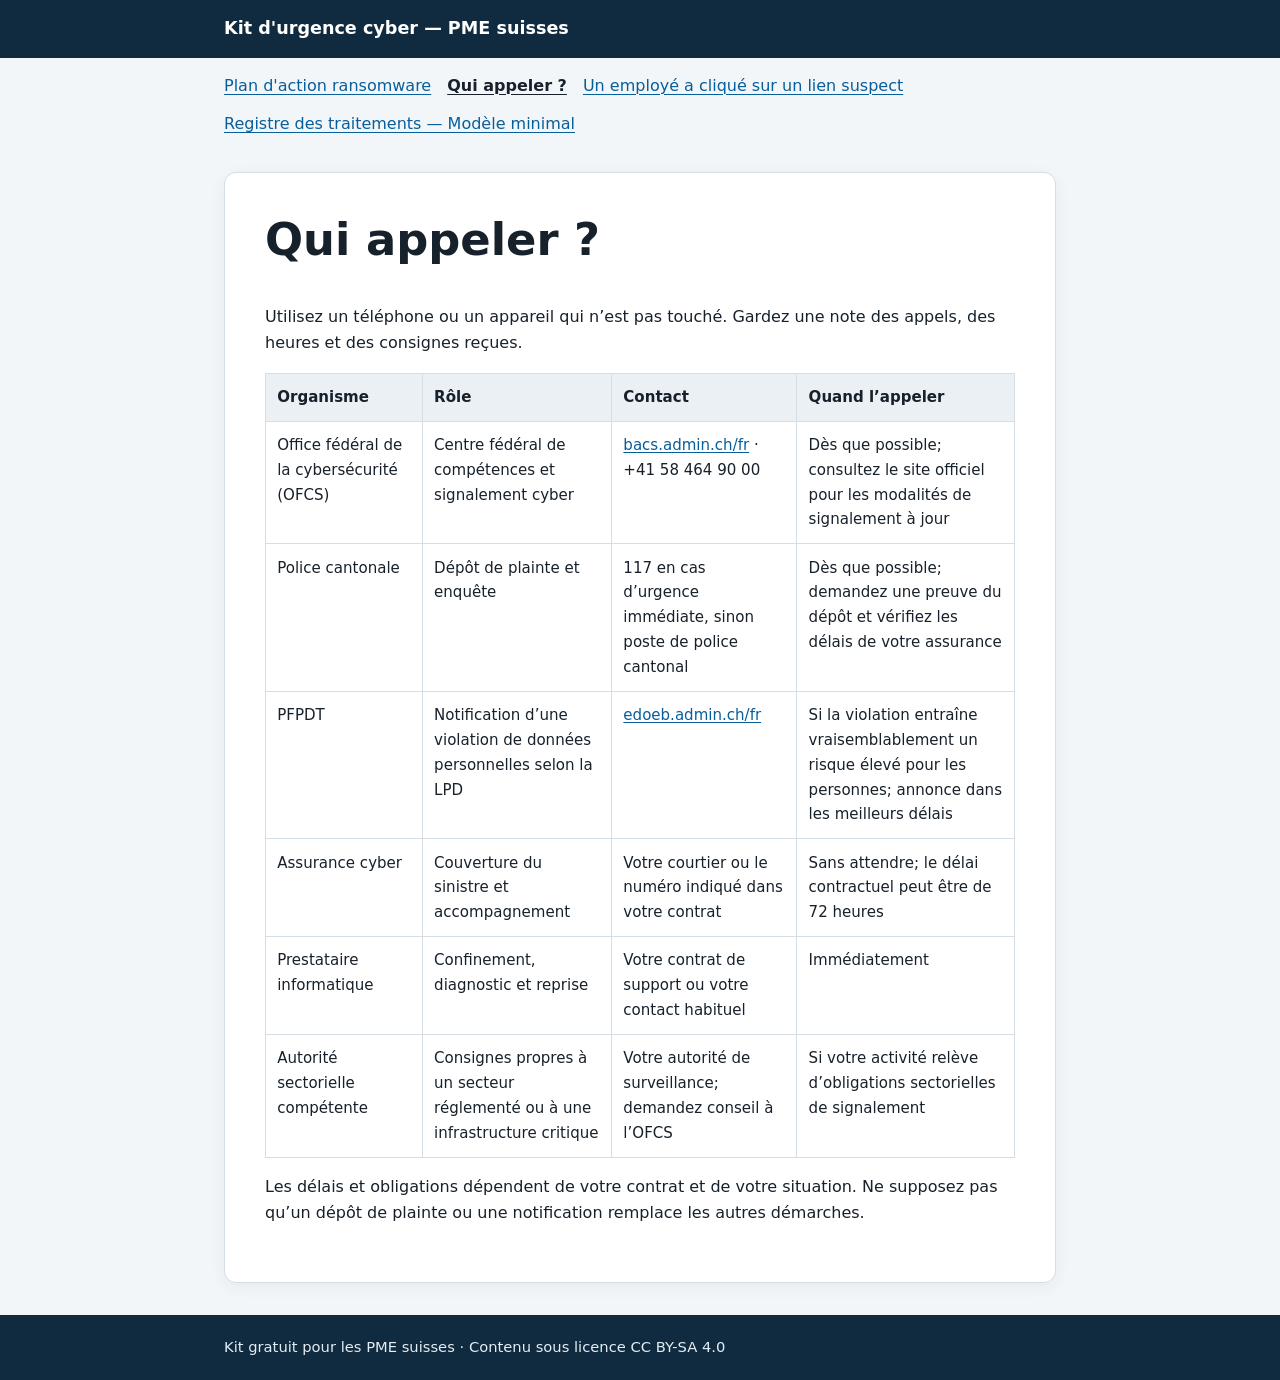
==== contacts-urgence/index.html @ c33a32f2 "deploy: a728c129d460ae0b750fb10b74bddcae35244052" ====
<!doctype html><html lang=fr-ch><head><meta charset=utf-8><meta name=viewport content="width=device-width,initial-scale=1"><meta name=description content="Les contacts à prévenir en cas d'incident cyber dans votre PME."><title>Qui appeler ? — Kit d'urgence cyber — PME suisses</title>
<link rel=stylesheet href=/css/custom.css></head><body class=page><header class=site-header><div class=header-inner><a class=site-name href=/>Kit d'urgence cyber — PME suisses</a></div></header><nav class=site-nav aria-label="Navigation principale"><a href=/plan-ransomware/>Plan d'action ransomware</a>
<a href=/contacts-urgence/ aria-current=page>Qui appeler ?</a>
<a href=/fiche-reflexe-phishing/>Un employé a cliqué sur un lien suspect</a>
<a href=/registre-lpd/>Registre des traitements — Modèle minimal</a></nav><main><article class=content><h1 id=qui-appeler->Qui appeler ?</h1><p>Utilisez un téléphone ou un appareil qui n&rsquo;est pas touché. Gardez une note des appels, des heures et des consignes reçues.</p><table><thead><tr><th>Organisme</th><th>Rôle</th><th>Contact</th><th>Quand l&rsquo;appeler</th></tr></thead><tbody><tr><td>Office fédéral de la cybersécurité (OFCS)</td><td>Centre fédéral de compétences et signalement cyber</td><td><a href=https://www.bacs.admin.ch/fr>bacs.admin.ch/fr</a> · +41 58 464 90 00</td><td>Dès que possible; consultez le site officiel pour les modalités de signalement à jour</td></tr><tr><td>Police cantonale</td><td>Dépôt de plainte et enquête</td><td>117 en cas d&rsquo;urgence immédiate, sinon poste de police cantonal</td><td>Dès que possible; demandez une preuve du dépôt et vérifiez les délais de votre assurance</td></tr><tr><td>PFPDT</td><td>Notification d&rsquo;une violation de données personnelles selon la LPD</td><td><a href=https://www.edoeb.admin.ch/fr>edoeb.admin.ch/fr</a></td><td>Si la violation entraîne vraisemblablement un risque élevé pour les personnes; annonce dans les meilleurs délais</td></tr><tr><td>Assurance cyber</td><td>Couverture du sinistre et accompagnement</td><td>Votre courtier ou le numéro indiqué dans votre contrat</td><td>Sans attendre; le délai contractuel peut être de 72 heures</td></tr><tr><td>Prestataire informatique</td><td>Confinement, diagnostic et reprise</td><td>Votre contrat de support ou votre contact habituel</td><td>Immédiatement</td></tr><tr><td>Autorité sectorielle compétente</td><td>Consignes propres à un secteur réglementé ou à une infrastructure critique</td><td>Votre autorité de surveillance; demandez conseil à l&rsquo;OFCS</td><td>Si votre activité relève d&rsquo;obligations sectorielles de signalement</td></tr></tbody></table><p>Les délais et obligations dépendent de votre contrat et de votre situation. Ne supposez pas qu&rsquo;un dépôt de plainte ou une notification remplace les autres démarches.</p></article></main><footer class=site-footer><div class=footer-inner><p>Kit gratuit pour les PME suisses · Contenu sous licence CC BY-SA 4.0</p></div></footer></body></html>
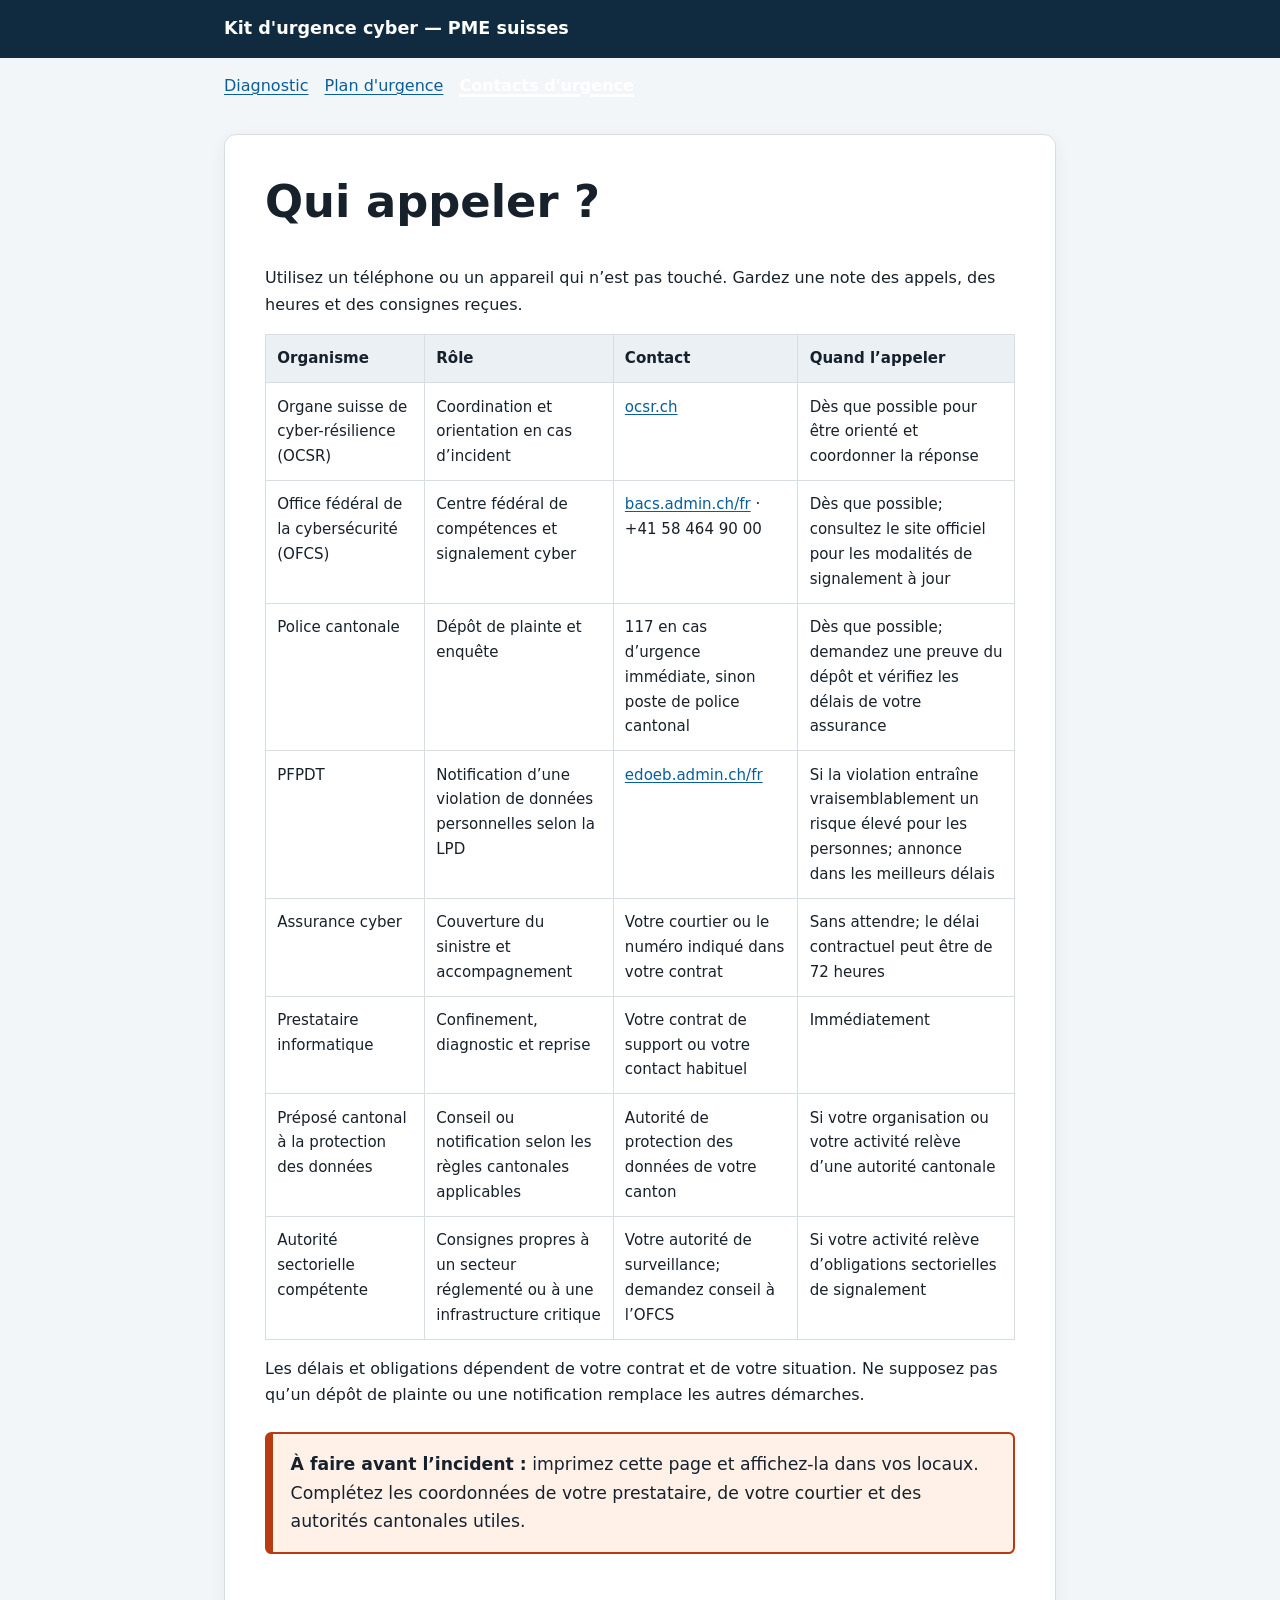
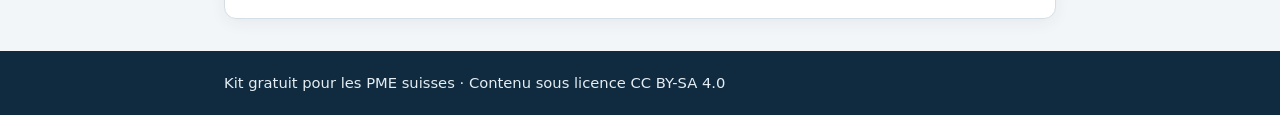
==== commit ca6802d9: "deploy: 295e74fe42c1941df854951c968787ae2307bdc6" ====
--- a/contacts-urgence/index.html
+++ b/contacts-urgence/index.html
@@ -1,5 +1,5 @@
 <!doctype html><html lang=fr-ch><head><meta charset=utf-8><meta name=viewport content="width=device-width,initial-scale=1"><meta name=description content="Les contacts à prévenir en cas d'incident cyber dans votre PME."><title>Qui appeler ? — Kit d'urgence cyber — PME suisses</title>
-<link rel=stylesheet href=/css/custom.css></head><body class=page><header class=site-header><div class=header-inner><a class=site-name href=/>Kit d'urgence cyber — PME suisses</a></div></header><nav class=site-nav aria-label="Navigation principale"><a href=/plan-ransomware/>Plan d'action ransomware</a>
-<a href=/contacts-urgence/ aria-current=page>Qui appeler ?</a>
-<a href=/fiche-reflexe-phishing/>Un employé a cliqué sur un lien suspect</a>
-<a href=/registre-lpd/>Registre des traitements — Modèle minimal</a></nav><main><article class=content><h1 id=qui-appeler->Qui appeler ?</h1><p>Utilisez un téléphone ou un appareil qui n&rsquo;est pas touché. Gardez une note des appels, des heures et des consignes reçues.</p><table><thead><tr><th>Organisme</th><th>Rôle</th><th>Contact</th><th>Quand l&rsquo;appeler</th></tr></thead><tbody><tr><td>Office fédéral de la cybersécurité (OFCS)</td><td>Centre fédéral de compétences et signalement cyber</td><td><a href=https://www.bacs.admin.ch/fr>bacs.admin.ch/fr</a> · +41 58 464 90 00</td><td>Dès que possible; consultez le site officiel pour les modalités de signalement à jour</td></tr><tr><td>Police cantonale</td><td>Dépôt de plainte et enquête</td><td>117 en cas d&rsquo;urgence immédiate, sinon poste de police cantonal</td><td>Dès que possible; demandez une preuve du dépôt et vérifiez les délais de votre assurance</td></tr><tr><td>PFPDT</td><td>Notification d&rsquo;une violation de données personnelles selon la LPD</td><td><a href=https://www.edoeb.admin.ch/fr>edoeb.admin.ch/fr</a></td><td>Si la violation entraîne vraisemblablement un risque élevé pour les personnes; annonce dans les meilleurs délais</td></tr><tr><td>Assurance cyber</td><td>Couverture du sinistre et accompagnement</td><td>Votre courtier ou le numéro indiqué dans votre contrat</td><td>Sans attendre; le délai contractuel peut être de 72 heures</td></tr><tr><td>Prestataire informatique</td><td>Confinement, diagnostic et reprise</td><td>Votre contrat de support ou votre contact habituel</td><td>Immédiatement</td></tr><tr><td>Autorité sectorielle compétente</td><td>Consignes propres à un secteur réglementé ou à une infrastructure critique</td><td>Votre autorité de surveillance; demandez conseil à l&rsquo;OFCS</td><td>Si votre activité relève d&rsquo;obligations sectorielles de signalement</td></tr></tbody></table><p>Les délais et obligations dépendent de votre contrat et de votre situation. Ne supposez pas qu&rsquo;un dépôt de plainte ou une notification remplace les autres démarches.</p></article></main><footer class=site-footer><div class=footer-inner><p>Kit gratuit pour les PME suisses · Contenu sous licence CC BY-SA 4.0</p></div></footer></body></html>+<link rel=stylesheet href=/css/custom.css></head><body class=page><header class=site-header><div class=header-inner><a class=site-name href=/>Kit d'urgence cyber — PME suisses</a></div></header><nav class=site-nav aria-label="Navigation principale"><a href=/outils-diagnostic/>Diagnostic</a>
+<a href=/plan-urgence/>Plan d'urgence</a>
+<a href=/contacts-urgence/ aria-current=page>Contacts d'urgence</a></nav><main><article class="content contacts-urgence"><h1 id=qui-appeler->Qui appeler ?</h1><p>Utilisez un téléphone ou un appareil qui n&rsquo;est pas touché. Gardez une note des appels, des heures et des consignes reçues.</p><table><thead><tr><th>Organisme</th><th>Rôle</th><th>Contact</th><th>Quand l&rsquo;appeler</th></tr></thead><tbody><tr><td>Organe suisse de cyber-résilience (OCSR)</td><td>Coordination et orientation en cas d&rsquo;incident</td><td><a href=https://ocsr.ch/ target=_blank rel=noopener>ocsr.ch</a></td><td>Dès que possible pour être orienté et coordonner la réponse</td></tr><tr><td>Office fédéral de la cybersécurité (OFCS)</td><td>Centre fédéral de compétences et signalement cyber</td><td><a href=https://www.bacs.admin.ch/fr target=_blank rel=noopener>bacs.admin.ch/fr</a>
+· +41 58 464 90 00</td><td>Dès que possible; consultez le site officiel pour les modalités de signalement à jour</td></tr><tr><td>Police cantonale</td><td>Dépôt de plainte et enquête</td><td>117 en cas d&rsquo;urgence immédiate, sinon poste de police cantonal</td><td>Dès que possible; demandez une preuve du dépôt et vérifiez les délais de votre assurance</td></tr><tr><td>PFPDT</td><td>Notification d&rsquo;une violation de données personnelles selon la LPD</td><td><a href=https://www.edoeb.admin.ch/fr target=_blank rel=noopener>edoeb.admin.ch/fr</a></td><td>Si la violation entraîne vraisemblablement un risque élevé pour les personnes; annonce dans les meilleurs délais</td></tr><tr><td>Assurance cyber</td><td>Couverture du sinistre et accompagnement</td><td>Votre courtier ou le numéro indiqué dans votre contrat</td><td>Sans attendre; le délai contractuel peut être de 72 heures</td></tr><tr><td>Prestataire informatique</td><td>Confinement, diagnostic et reprise</td><td>Votre contrat de support ou votre contact habituel</td><td>Immédiatement</td></tr><tr><td>Préposé cantonal à la protection des données</td><td>Conseil ou notification selon les règles cantonales applicables</td><td>Autorité de protection des données de votre canton</td><td>Si votre organisation ou votre activité relève d&rsquo;une autorité cantonale</td></tr><tr><td>Autorité sectorielle compétente</td><td>Consignes propres à un secteur réglementé ou à une infrastructure critique</td><td>Votre autorité de surveillance; demandez conseil à l&rsquo;OFCS</td><td>Si votre activité relève d&rsquo;obligations sectorielles de signalement</td></tr></tbody></table><p>Les délais et obligations dépendent de votre contrat et de votre situation. Ne supposez pas qu&rsquo;un dépôt de plainte ou une notification remplace les autres démarches.</p><blockquote><p><strong>À faire avant l&rsquo;incident :</strong> imprimez cette page et affichez-la dans vos locaux. Complétez les coordonnées de votre prestataire, de votre courtier et des autorités cantonales utiles.</p></blockquote></article></main><footer class=site-footer><div class=footer-inner><p>Kit gratuit pour les PME suisses · Contenu sous licence CC BY-SA 4.0</p></div></footer></body></html>
